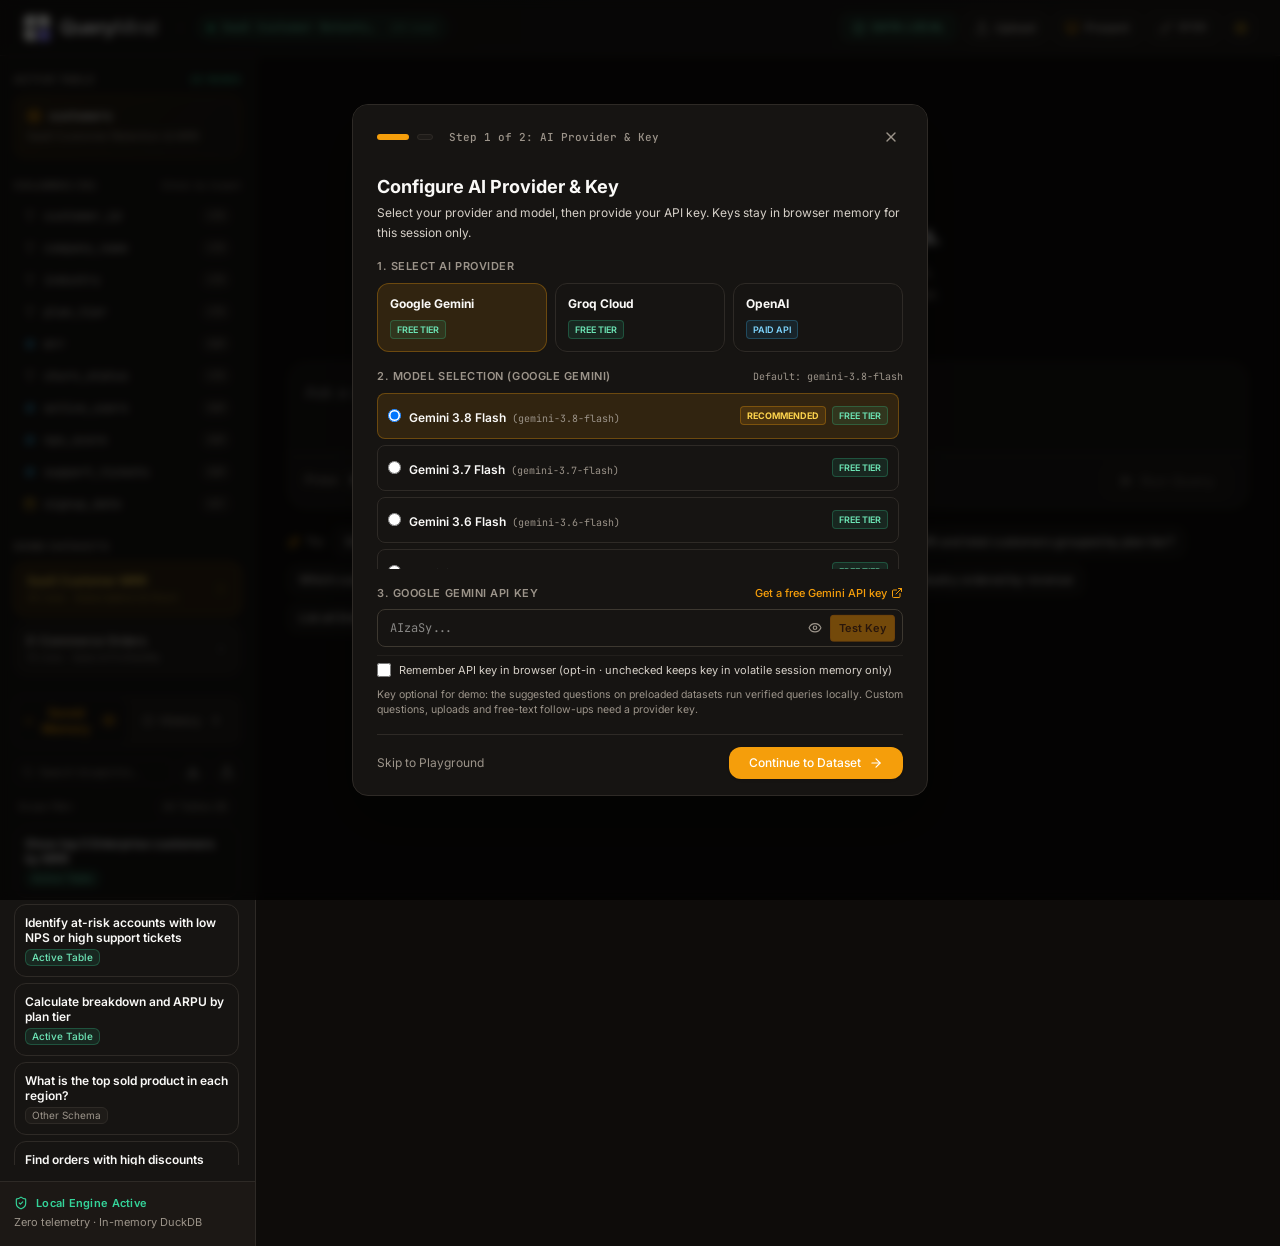
==== index.html @ b1a31ab2 "Rotate the bundle to the production quality remediation build Chart SVG export now produces the char" ====
<!doctype html>
<html lang="en">
  <head>
    <meta charset="UTF-8" />
    <meta name="viewport" content="width=device-width, initial-scale=1.0, viewport-fit=cover" />
    <title>QueryMind — AI-Powered Natural Language Analytics (BYOK & Zero Backend)</title>
    <meta name="description" content="Ask questions in plain English about your datasets. Get instant SQL, verified results, and actionable insights with 100% browser-native privacy and Bring-Your-Own-Key." />
    <meta property="og:title" content="QueryMind — AI-Powered Natural Language Analytics" />
    <meta property="og:description" content="Browser-native natural language to SQL analytics engine with privacy-first BYOK and zero backend data retention." />
    <meta property="og:type" content="website" />
    <meta name="twitter:card" content="summary_large_image" />
    <link rel="icon" type="image/svg+xml" href="data:image/svg+xml,%3Csvg xmlns='http://www.w3.org/2000/svg' viewBox='0 0 64 64'%3E%3Cpath d='M12,0 H26 A3,3 0 0 1 29,3 V26 A3,3 0 0 1 26,29 H3 A3,3 0 0 1 0,26 V12 A12,12 0 0 1 12,0 Z' fill='%23141418'/%3E%3Cpath d='M38,0 H52 A12,12 0 0 1 64,12 V26 A3,3 0 0 1 61,29 H38 A3,3 0 0 1 35,26 V3 A3,3 0 0 1 38,0 Z' fill='%23141418'/%3E%3Cpath d='M3,35 H26 A3,3 0 0 1 29,38 V61 A3,3 0 0 1 26,64 H12 A12,12 0 0 1 0,52 V38 A3,3 0 0 1 3,35 Z' fill='%23141418'/%3E%3Cpath d='M38,35 H61 A3,3 0 0 1 64,38 V64 H38 A3,3 0 0 1 35,61 V38 A3,3 0 0 1 38,35 Z' fill='%235B4BE8'/%3E%3C/svg%3E" />
    <script type="module" crossorigin src="/assets/index-BWBgMqJ9.js"></script>
    <link rel="stylesheet" crossorigin href="/assets/index-B5urW9Yt.css">
  </head>
  <body class="bg-[#0f1117] text-[#e8eaf0] antialiased selection:bg-[#5B4BE8]/30 selection:text-white min-h-screen">
    <div id="root"></div>
  </body>
</html>
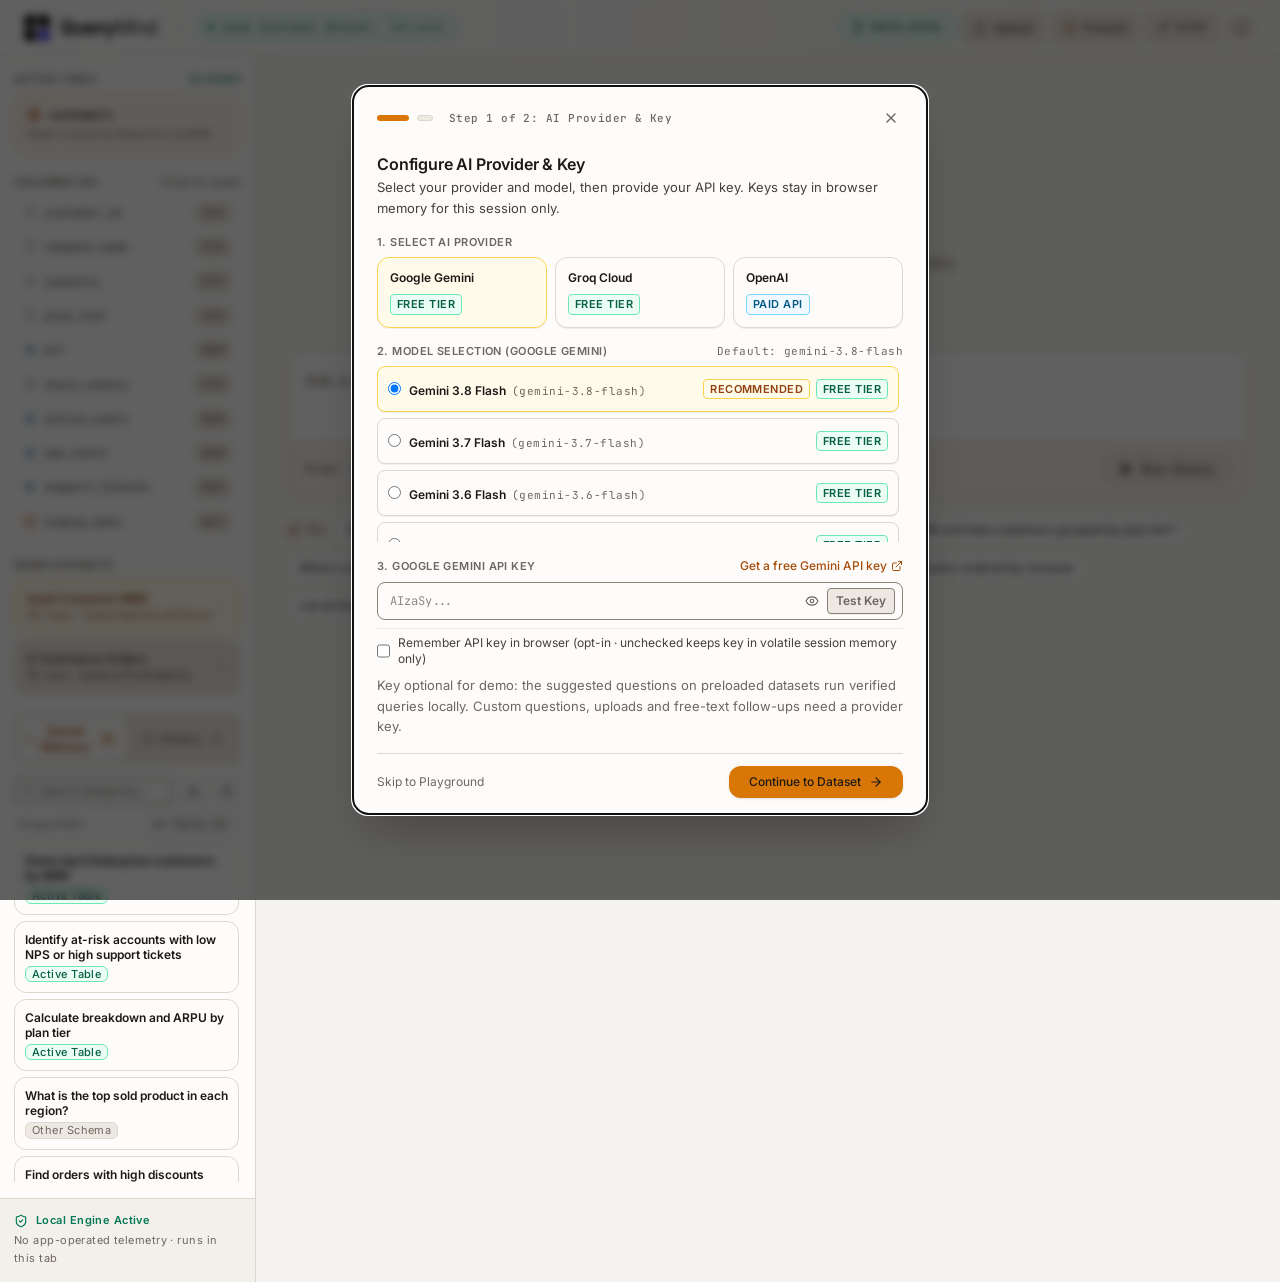
==== commit 4e9ffc9a: "Rotate production assets for workspace refinement Rebuilt from a clean clone of query_main 2cc8305 (" ====
--- a/index.html
+++ b/index.html
@@ -2,18 +2,34 @@
 <html lang="en">
   <head>
     <meta charset="UTF-8" />
+    <script>
+      // Resolves the theme before the first paint so neither theme can flash. The application reads
+      // the same key and rule through src/services/theme.ts, so this stays a reader, never a state owner.
+      (function () {
+        var preference = 'system';
+        try {
+          var stored = localStorage.getItem('query_mind_theme_preference');
+          if (stored === 'light' || stored === 'dark' || stored === 'system') preference = stored;
+        } catch (e) {}
+        var isDark = preference === 'dark';
+        if (preference === 'system') {
+          try { isDark = matchMedia('(prefers-color-scheme: dark)').matches; } catch (e) {}
+        }
+        document.documentElement.classList.toggle('dark', isDark);
+      })();
+    </script>
     <meta name="viewport" content="width=device-width, initial-scale=1.0, viewport-fit=cover" />
-    <title>QueryMind — AI-Powered Natural Language Analytics (BYOK & Zero Backend)</title>
-    <meta name="description" content="Ask questions in plain English about your datasets. Get instant SQL, verified results, and actionable insights with 100% browser-native privacy and Bring-Your-Own-Key." />
+    <title>QueryMind — AI-Powered Natural Language Analytics (BYOK · No QueryMind Server)</title>
+    <meta name="description" content="Plain-English questions over your datasets, answered with SQL that runs locally in your browser on DuckDB-WASM. Rows stay local; your question and column metadata go to the AI provider you configure." />
     <meta property="og:title" content="QueryMind — AI-Powered Natural Language Analytics" />
-    <meta property="og:description" content="Browser-native natural language to SQL analytics engine with privacy-first BYOK and zero backend data retention." />
+    <meta property="og:description" content="Browser-native natural language to SQL analytics with bring-your-own-key. Queries run on DuckDB-WASM in your browser — there is no QueryMind server in the path — and provider-side retention is governed by the provider you configure." />
     <meta property="og:type" content="website" />
     <meta name="twitter:card" content="summary_large_image" />
     <link rel="icon" type="image/svg+xml" href="data:image/svg+xml,%3Csvg xmlns='http://www.w3.org/2000/svg' viewBox='0 0 64 64'%3E%3Cpath d='M12,0 H26 A3,3 0 0 1 29,3 V26 A3,3 0 0 1 26,29 H3 A3,3 0 0 1 0,26 V12 A12,12 0 0 1 12,0 Z' fill='%23141418'/%3E%3Cpath d='M38,0 H52 A12,12 0 0 1 64,12 V26 A3,3 0 0 1 61,29 H38 A3,3 0 0 1 35,26 V3 A3,3 0 0 1 38,0 Z' fill='%23141418'/%3E%3Cpath d='M3,35 H26 A3,3 0 0 1 29,38 V61 A3,3 0 0 1 26,64 H12 A12,12 0 0 1 0,52 V38 A3,3 0 0 1 3,35 Z' fill='%23141418'/%3E%3Cpath d='M38,35 H61 A3,3 0 0 1 64,38 V64 H38 A3,3 0 0 1 35,61 V38 A3,3 0 0 1 38,35 Z' fill='%235B4BE8'/%3E%3C/svg%3E" />
-    <script type="module" crossorigin src="/assets/index-BWBgMqJ9.js"></script>
-    <link rel="stylesheet" crossorigin href="/assets/index-B5urW9Yt.css">
+    <script type="module" crossorigin src="/assets/index-DKse2nZt.js"></script>
+    <link rel="stylesheet" crossorigin href="/assets/index-CFGGKU9c.css">
   </head>
-  <body class="bg-[#0f1117] text-[#e8eaf0] antialiased selection:bg-[#5B4BE8]/30 selection:text-white min-h-screen">
+  <body class="bg-background text-text-primary antialiased selection:bg-[#5B4BE8]/30 selection:text-text-primary min-h-screen">
     <div id="root"></div>
   </body>
 </html>
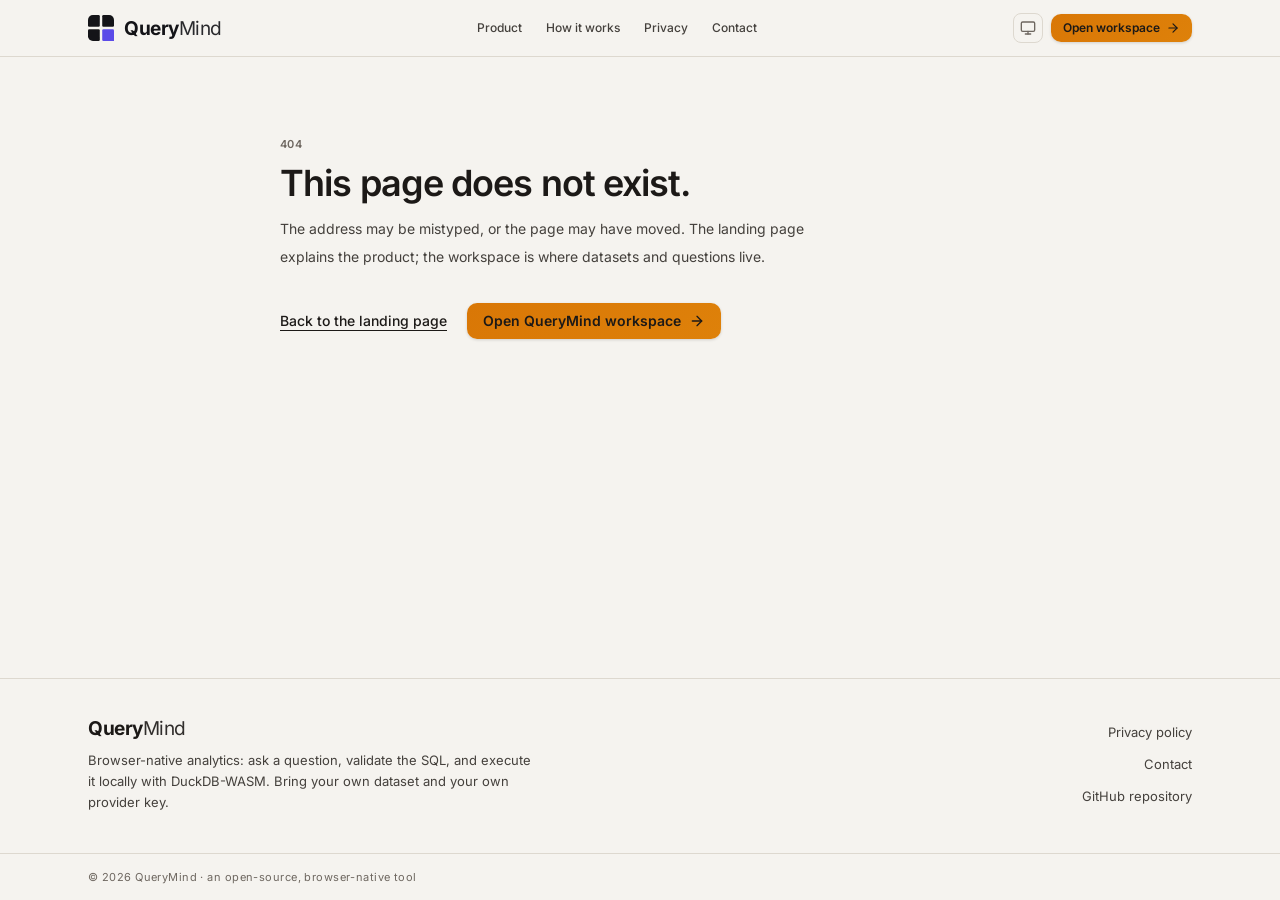
==== commit aa0a7e6d: "Rotate production assets for the public site Publish the landing, privacy and contact pages at the s" ====
--- a/index.html
+++ b/index.html
@@ -19,15 +19,17 @@
       })();
     </script>
     <meta name="viewport" content="width=device-width, initial-scale=1.0, viewport-fit=cover" />
-    <title>QueryMind — AI-Powered Natural Language Analytics (BYOK · No QueryMind Server)</title>
-    <meta name="description" content="Plain-English questions over your datasets, answered with SQL that runs locally in your browser on DuckDB-WASM. Rows stay local; your question and column metadata go to the AI provider you configure." />
-    <meta property="og:title" content="QueryMind — AI-Powered Natural Language Analytics" />
-    <meta property="og:description" content="Browser-native natural language to SQL analytics with bring-your-own-key. Queries run on DuckDB-WASM in your browser — there is no QueryMind server in the path — and provider-side retention is governed by the provider you configure." />
+    <title>QueryMind — Conversational Data Analytics</title>
+    <meta name="description" content="Explore datasets using natural-language questions, inspect analytical results and execute SQL locally in your browser with DuckDB-WASM." />
+    <meta name="robots" content="index,follow" />
+    <meta property="og:title" content="QueryMind — Conversational Data Analytics" />
+    <meta property="og:description" content="Explore datasets using natural-language questions, inspect analytical results and execute SQL locally in your browser with DuckDB-WASM. Bring your own AI provider key." />
     <meta property="og:type" content="website" />
-    <meta name="twitter:card" content="summary_large_image" />
+    <meta property="og:site_name" content="QueryMind" />
+    <meta name="twitter:card" content="summary" />
     <link rel="icon" type="image/svg+xml" href="data:image/svg+xml,%3Csvg xmlns='http://www.w3.org/2000/svg' viewBox='0 0 64 64'%3E%3Cpath d='M12,0 H26 A3,3 0 0 1 29,3 V26 A3,3 0 0 1 26,29 H3 A3,3 0 0 1 0,26 V12 A12,12 0 0 1 12,0 Z' fill='%23141418'/%3E%3Cpath d='M38,0 H52 A12,12 0 0 1 64,12 V26 A3,3 0 0 1 61,29 H38 A3,3 0 0 1 35,26 V3 A3,3 0 0 1 38,0 Z' fill='%23141418'/%3E%3Cpath d='M3,35 H26 A3,3 0 0 1 29,38 V61 A3,3 0 0 1 26,64 H12 A12,12 0 0 1 0,52 V38 A3,3 0 0 1 3,35 Z' fill='%23141418'/%3E%3Cpath d='M38,35 H61 A3,3 0 0 1 64,38 V64 H38 A3,3 0 0 1 35,61 V38 A3,3 0 0 1 38,35 Z' fill='%235B4BE8'/%3E%3C/svg%3E" />
-    <script type="module" crossorigin src="/assets/index-DKse2nZt.js"></script>
-    <link rel="stylesheet" crossorigin href="/assets/index-CFGGKU9c.css">
+    <script type="module" crossorigin src="/assets/index-DAlCOhl1.js"></script>
+    <link rel="stylesheet" crossorigin href="/assets/index-BoCwoH1v.css">
   </head>
   <body class="bg-background text-text-primary antialiased selection:bg-[#5B4BE8]/30 selection:text-text-primary min-h-screen">
     <div id="root"></div>
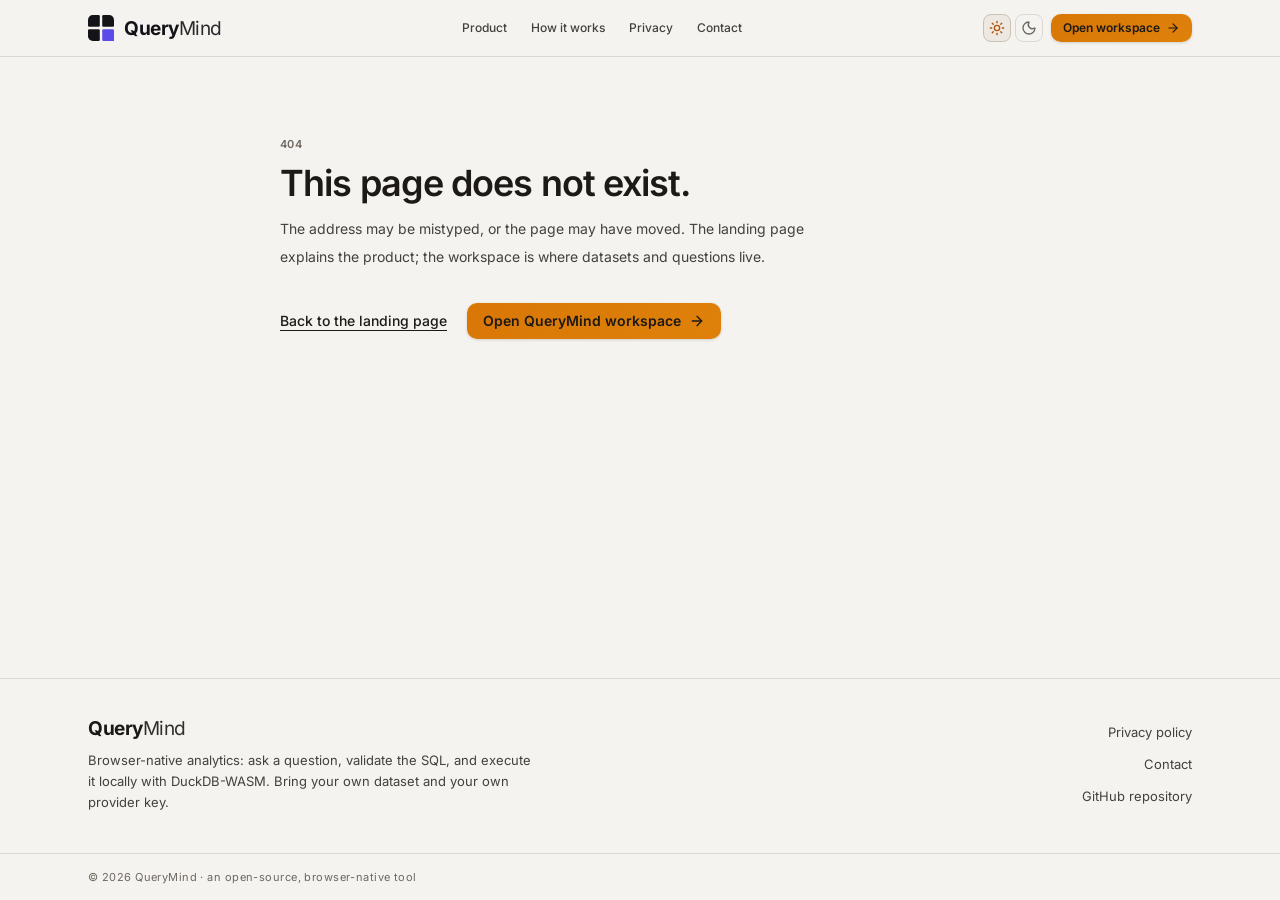
==== commit e393b7e4: "Rotate production assets for the light/dark theme buttons The public header now renders two explicit" ====
--- a/index.html
+++ b/index.html
@@ -28,7 +28,7 @@
     <meta property="og:site_name" content="QueryMind" />
     <meta name="twitter:card" content="summary" />
     <link rel="icon" type="image/svg+xml" href="data:image/svg+xml,%3Csvg xmlns='http://www.w3.org/2000/svg' viewBox='0 0 64 64'%3E%3Cpath d='M12,0 H26 A3,3 0 0 1 29,3 V26 A3,3 0 0 1 26,29 H3 A3,3 0 0 1 0,26 V12 A12,12 0 0 1 12,0 Z' fill='%23141418'/%3E%3Cpath d='M38,0 H52 A12,12 0 0 1 64,12 V26 A3,3 0 0 1 61,29 H38 A3,3 0 0 1 35,26 V3 A3,3 0 0 1 38,0 Z' fill='%23141418'/%3E%3Cpath d='M3,35 H26 A3,3 0 0 1 29,38 V61 A3,3 0 0 1 26,64 H12 A12,12 0 0 1 0,52 V38 A3,3 0 0 1 3,35 Z' fill='%23141418'/%3E%3Cpath d='M38,35 H61 A3,3 0 0 1 64,38 V64 H38 A3,3 0 0 1 35,61 V38 A3,3 0 0 1 38,35 Z' fill='%235B4BE8'/%3E%3C/svg%3E" />
-    <script type="module" crossorigin src="/assets/index-DAlCOhl1.js"></script>
+    <script type="module" crossorigin src="/assets/index-Ci7VMYy9.js"></script>
     <link rel="stylesheet" crossorigin href="/assets/index-BoCwoH1v.css">
   </head>
   <body class="bg-background text-text-primary antialiased selection:bg-[#5B4BE8]/30 selection:text-text-primary min-h-screen">
